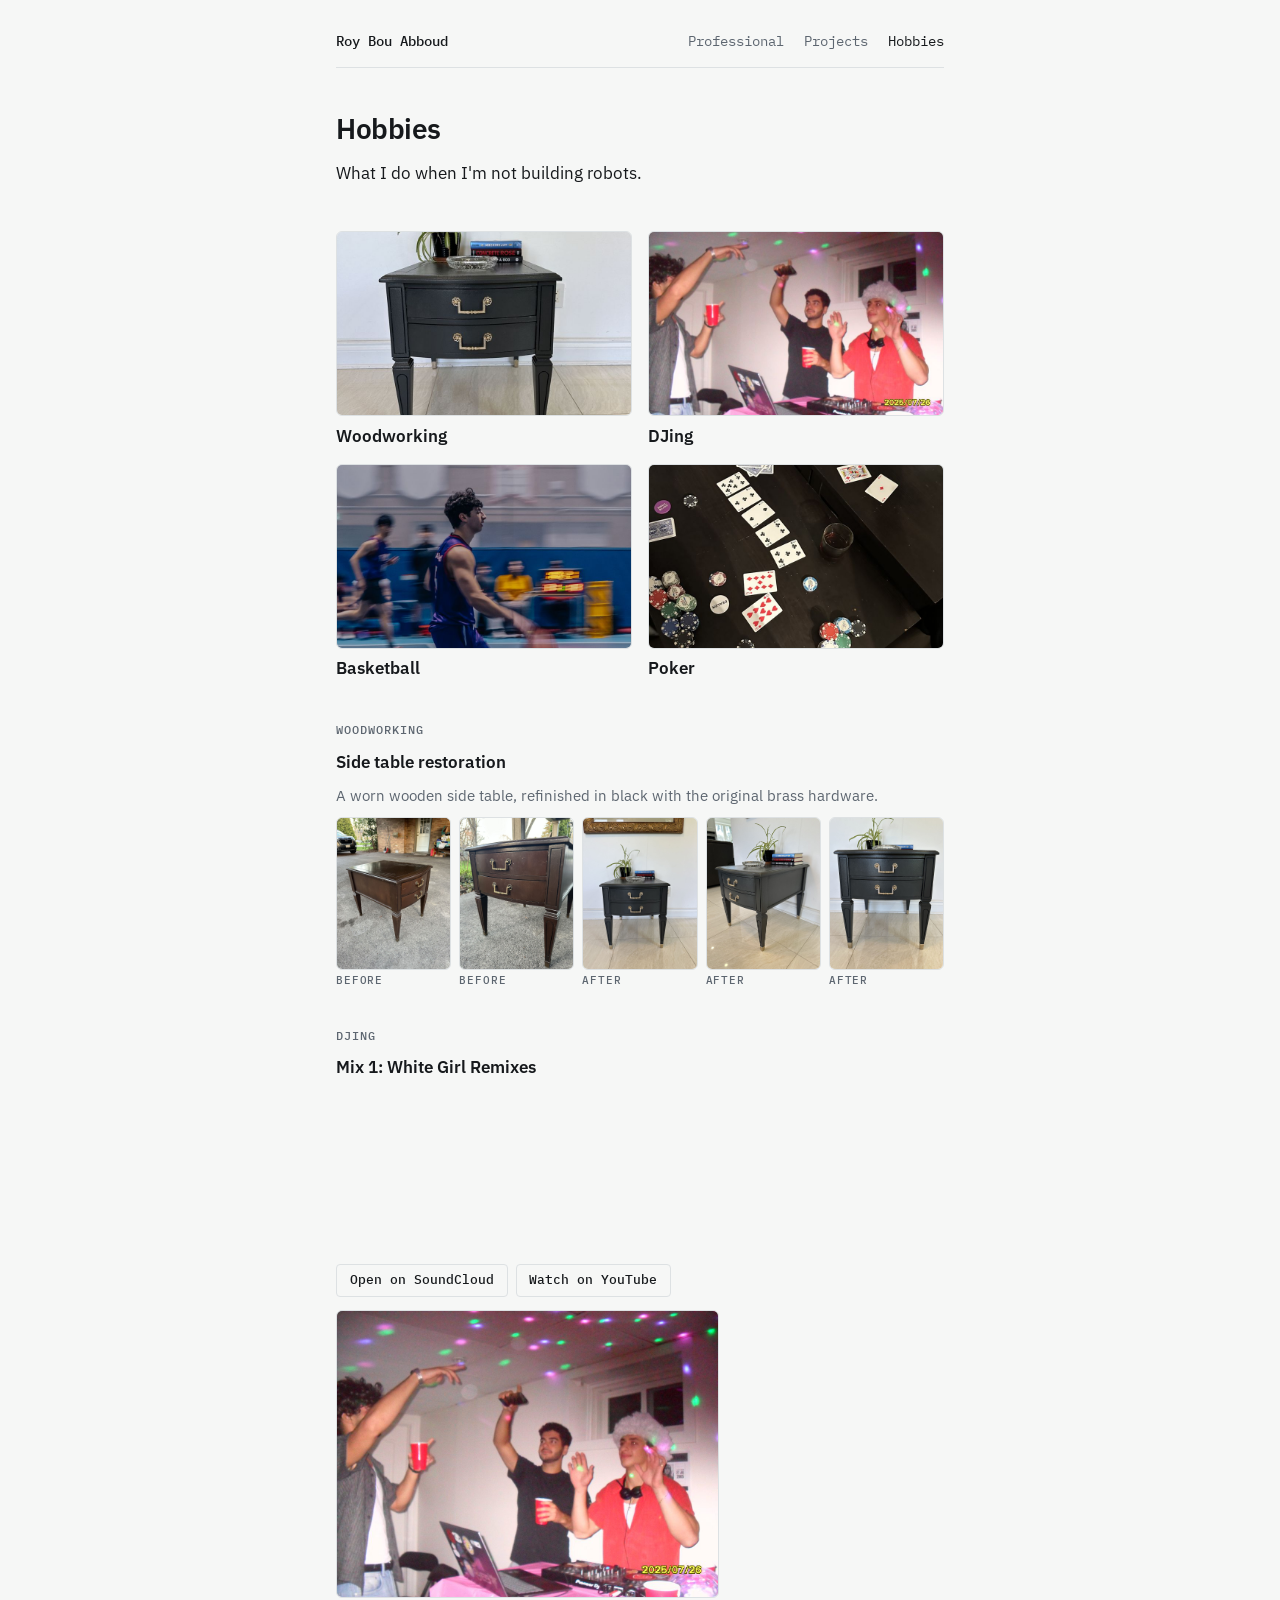
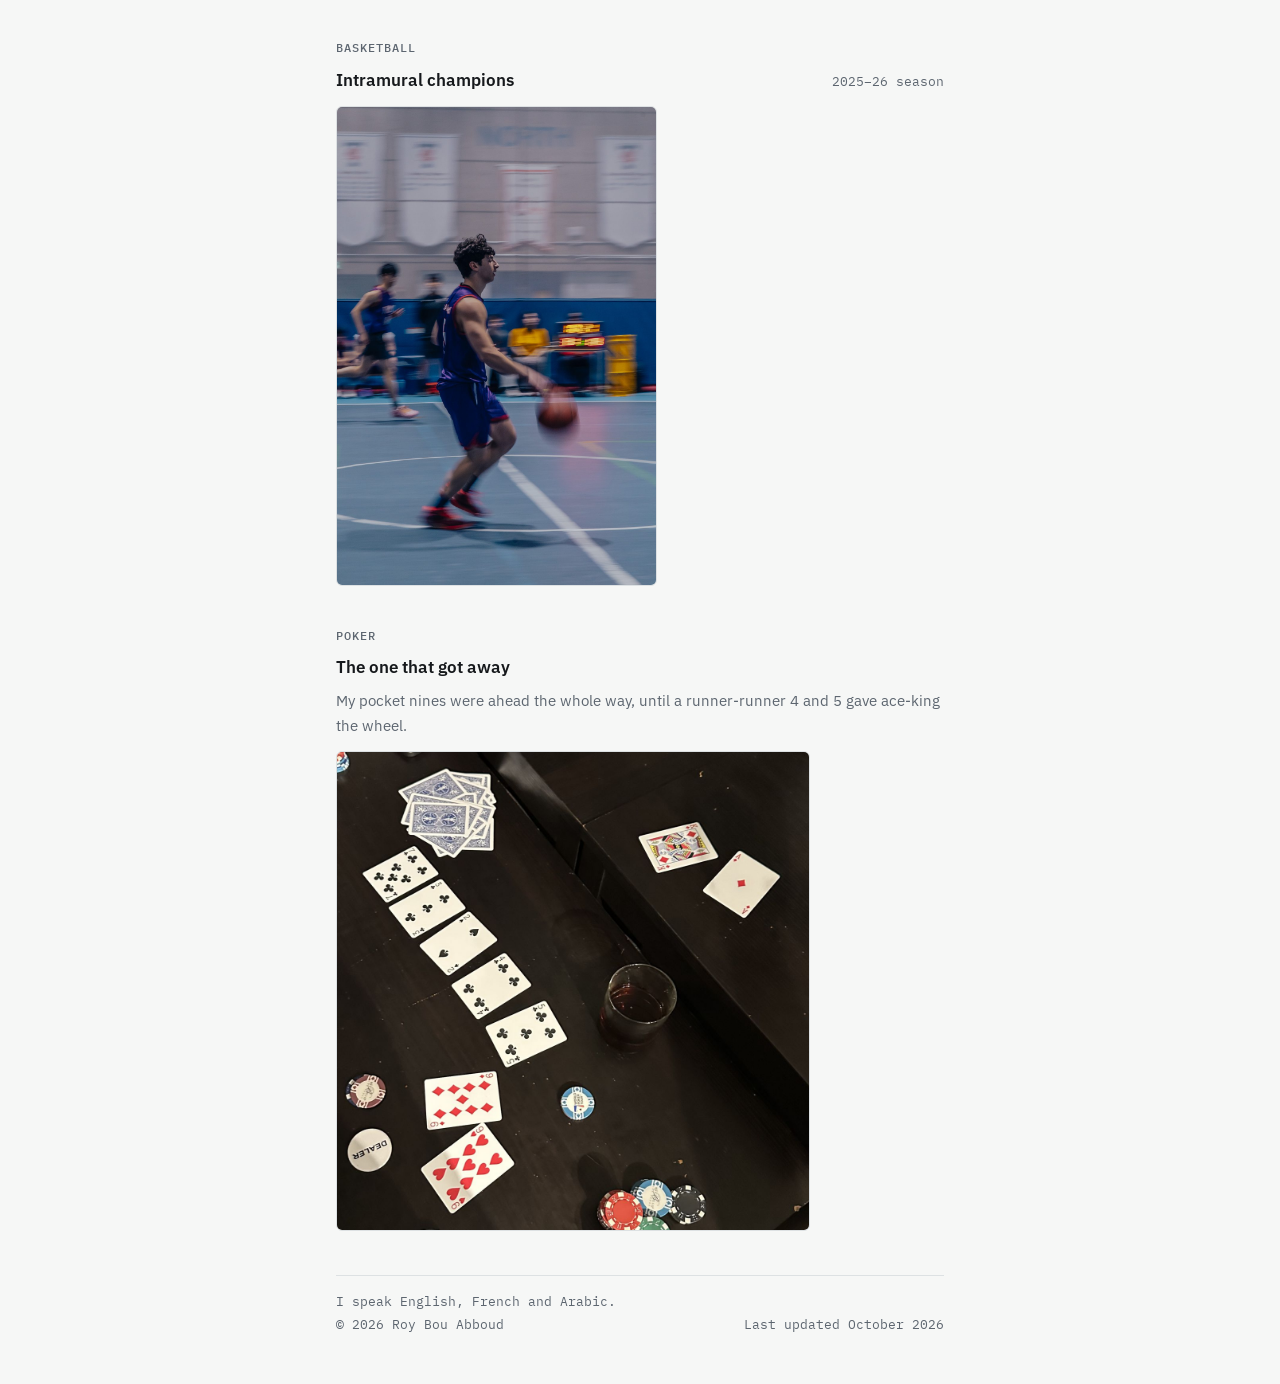
==== hobbies.html @ 5bfbb895 "Add photo overlay, cleaner SoundCloud player, larger basketball/poker photos Co-Authored-By: Claude " ====
<!doctype html>
<html lang="en">
<head>
<meta charset="utf-8">
<meta name="viewport" content="width=device-width, initial-scale=1, viewport-fit=cover">
<title>Hobbies · Roy Bou Abboud</title>
<meta name="claude:viewport-fit-sides" content="cover">
<meta name="description" content="Roy Bou Abboud. Robotics engineering student at the University of Toronto, currently a mechatronics engineer at Honda.">
<meta property="og:title" content="Hobbies · Roy Bou Abboud">
<meta property="og:description" content="Roy Bou Abboud. Robotics engineering student at the University of Toronto, currently a mechatronics engineer at Honda.">
<meta property="og:url" content="https://roybouabboud.com/hobbies.html">
<meta property="og:type" content="website">
<link rel="icon" href="data:image/svg+xml,%3Csvg xmlns='http://www.w3.org/2000/svg' viewBox='0 0 32 32'%3E%3Crect width='32' height='32' rx='6' fill='%232741c4'/%3E%3Ctext x='16' y='22' font-family='monospace' font-size='15' font-weight='700' fill='white' text-anchor='middle'%3ERB%3C/text%3E%3C/svg%3E">
<link rel="preconnect" href="https://fonts.googleapis.com">
<link rel="preconnect" href="https://fonts.gstatic.com" crossorigin>
<link rel="stylesheet" href="https://fonts.googleapis.com/css2?family=IBM+Plex+Mono:wght@400;500&family=IBM+Plex+Sans:wght@400;500;600&display=swap">
<link rel="stylesheet" href="style.css?v=9">
</head>
<body>
<main>
  <nav class="nav" aria-label="Site">
    <a class="home" href="./">Roy Bou Abboud</a>
    <a href="professional.html">Professional</a>
    <a href="projects.html">Projects</a>
    <a href="hobbies.html" aria-current="page">Hobbies</a>
  </nav>
  <header>
    <h1>Hobbies</h1>
    <p>What I do when I'm not building robots.</p>
  </header>

  <section aria-label="Hobbies">
    <div class="cards">
      <a class="card" id="woodworking" href="#side-table">
        <div class="media"><img src="media/side-table-card.jpg" alt="Restored side table painted black with brass pulls" loading="lazy"></div>
        <h3>Woodworking</h3>
      </a>
      <a class="card" id="djing" href="#dj-mix">
        <div class="media"><img src="media/djing-card.jpg" alt="DJing at a house party behind a Pioneer controller" loading="lazy"></div>
        <h3>DJing</h3>
      </a>
      <a class="card" id="basketball" href="#intramurals">
        <div class="media"><img src="media/basketball-card.jpg" alt="Me dribbling up the court in a purple jersey" loading="lazy"></div>
        <h3>Basketball</h3>
      </a>
      <a class="card" id="poker" href="#poker-game">
        <div class="media"><img src="media/poker-card.jpg" alt="Poker table with the board and a pair of nines" loading="lazy"></div>
        <h3>Poker</h3>
      </a>
    </div>
  </section>

  <section aria-labelledby="woodworking-h">
    <h2 id="woodworking-h">Woodworking</h2>
    <div class="entries">
      <article class="entry" id="side-table">
        <div class="entry-head"><h3>Side table restoration</h3></div>
        <p class="role">A worn wooden side table, refinished in black with the original brass hardware.</p>
        <div class="strip">
          <figure><a href="media/side-table-before-1.jpg"><img src="media/side-table-before-1.jpg" alt="Side table before restoration, scratched dark wood finish" loading="lazy"></a><figcaption>Before</figcaption></figure>
          <figure><a href="media/side-table-before-2.jpg"><img src="media/side-table-before-2.jpg" alt="Close-up of the worn drawers before restoration" loading="lazy"></a><figcaption>Before</figcaption></figure>
          <figure><a href="media/side-table-after-1.jpg"><img src="media/side-table-after-1.jpg" alt="Restored side table in black, front view" loading="lazy"></a><figcaption>After</figcaption></figure>
          <figure><a href="media/side-table-after-2.jpg"><img src="media/side-table-after-2.jpg" alt="Restored side table, angled view" loading="lazy"></a><figcaption>After</figcaption></figure>
          <figure><a href="media/side-table-after-3.jpg"><img src="media/side-table-after-3.jpg" alt="Close-up of the restored drawers and brass pulls" loading="lazy"></a><figcaption>After</figcaption></figure>
        </div>
      </article>
    </div>
  </section>
  <section aria-labelledby="djing-h">
    <h2 id="djing-h">DJing</h2>
    <div class="entries">
      <article class="entry" id="dj-mix">
        <div class="entry-head"><h3>Mix 1: White Girl Remixes</h3></div>
        <iframe class="soundcloud" title="Mix 1: White Girl Remixes on SoundCloud" loading="lazy" allow="autoplay" src="https://w.soundcloud.com/player/?url=https%3A//soundcloud.com/roy_theboy/mix-1-white-girl-remixes&amp;color=%232741c4&amp;auto_play=false&amp;hide_related=true&amp;show_comments=false&amp;show_user=true&amp;show_reposts=false&amp;show_teaser=false"></iframe>
        <div class="buttons"><a class="button" href="https://soundcloud.com/roy_theboy/mix-1-white-girl-remixes">Open on SoundCloud</a><a class="button" href="https://youtu.be/KWbg333oqZs">Watch on YouTube</a></div>
        <figure class="figure compact"><a href="media/djing-1.jpg"><img src="media/djing-1.jpg" alt="Me on the decks at a house party, with friends dancing under disco lights" loading="lazy"></a></figure>
      </article>
    </div>
  </section>

  <section aria-labelledby="basketball-h">
    <h2 id="basketball-h">Basketball</h2>
    <div class="entries">
      <article class="entry" id="intramurals">
        <div class="entry-head"><h3>Intramural champions</h3><span class="when">2025–26 season</span></div>
        <figure class="figure large"><a href="media/basketball-1.jpg"><img src="media/basketball-1.jpg" alt="Me dribbling up the court in a purple jersey during an intramural game" loading="lazy"></a></figure>
      </article>
    </div>
  </section>

  <section aria-labelledby="poker-h">
    <h2 id="poker-h">Poker</h2>
    <div class="entries">
      <article class="entry" id="poker-game">
        <div class="entry-head"><h3>The one that got away</h3></div>
        <p class="role">My pocket nines were ahead the whole way, until a runner-runner 4 and 5 gave ace-king the wheel.</p>
        <figure class="figure large"><a href="media/poker-1.jpg"><img src="media/poker-1.jpg" alt="Home poker game: board of 7, 3, 2, 4 and 5, with pocket nines against ace-king of diamonds" loading="lazy"></a></figure>
      </article>
    </div>
  </section>

  <footer>
    <p>I speak English, French and Arabic.</p>
    <div class="foot-row"><span>© 2026 Roy Bou Abboud</span><span>Last updated October 2026</span></div>
  </footer>
</main>
<script src="lightbox.js?v=1" defer></script>
</body>
</html>
---- style.css ----
/* Layout: one narrow left-aligned column, mono labels like a spec sheet, project cards in a 2-up grid. */
:root {
  --bg: #f6f7f6;
  --fg: #16191c;
  --muted: #5d6670;
  --rule: #dde1e3;
  --tile: #e8ebef;
  --accent: #2741c4;
  --sans: "IBM Plex Sans", system-ui, -apple-system, "Segoe UI", sans-serif;
  --mono: "IBM Plex Mono", ui-monospace, "SF Mono", Menlo, monospace;
}
@media (prefers-color-scheme: dark) {
  :root:not([data-theme="light"]) {
    --bg: #111416; --fg: #e6e9ec; --muted: #8f99a3; --rule: #262b30; --tile: #1a1e22; --accent: #8ea2ff;
    color-scheme: dark;
  }
}
:root[data-theme="dark"] {
  --bg: #111416; --fg: #e6e9ec; --muted: #8f99a3; --rule: #262b30; --tile: #1a1e22; --accent: #8ea2ff;
  color-scheme: dark;
}
* { box-sizing: border-box; }
html { -webkit-text-size-adjust: 100%; scroll-behavior: smooth; }
@media (prefers-reduced-motion: reduce) { html { scroll-behavior: auto; } }
body {
  margin: 0;
  background: var(--bg);
  color: var(--fg);
  font: 400 17px/1.6 var(--sans);
  padding-left: max(16px, env(safe-area-inset-left, 0px));
  padding-right: max(16px, env(safe-area-inset-right, 0px));
}
main {
  max-width: 38rem;
  margin: 0 auto;
  padding-block: 2rem 3rem;
  display: grid;
  gap: 2.75rem;
}
h1 { font-size: 1.75rem; font-weight: 600; letter-spacing: -0.015em; line-height: 1.2; margin: 0; text-wrap: balance; }
h2 {
  font: 500 0.75rem/1 var(--mono);
  text-transform: uppercase;
  letter-spacing: 0.08em;
  color: var(--muted);
  margin: 0 0 0.9rem;
}
h3 { font-size: 1.05rem; font-weight: 600; margin: 0; line-height: 1.35; text-wrap: balance; }
p { margin: 0; }
a { color: var(--fg); text-decoration: underline; text-decoration-color: var(--rule); text-underline-offset: 3px; text-decoration-thickness: 1.5px; }
a:hover { color: var(--accent); text-decoration-color: var(--accent); }
a:focus-visible { outline: 2px solid var(--accent); outline-offset: 2px; border-radius: 2px; }
ul { margin: 0; padding: 0; }

/* Top nav */
.nav { display: flex; flex-wrap: wrap; justify-content: flex-end; gap: 0.4rem 1.25rem; align-items: baseline; font: 400 0.85rem/1.4 var(--mono); padding-bottom: 1rem; border-bottom: 1px solid var(--rule); }
.nav a { text-decoration: none; color: var(--muted); }
.nav a:hover { color: var(--accent); }
.nav a[aria-current="page"] { color: var(--fg); }
.nav .home { color: var(--fg); font-weight: 500; margin-right: auto; }

header { display: grid; gap: 0.9rem; }
.lede { color: var(--muted); font-family: var(--mono); font-size: 0.85rem; }
.section-head { display: flex; justify-content: space-between; align-items: baseline; gap: 1rem; flex-wrap: wrap; }
.section-head h2 { margin: 0 0 0.9rem; }
.more { font: 400 0.8rem/1 var(--mono); }

/* Bullets (Currently / Previously) */
.bullets { list-style: none; display: grid; gap: 0.6rem; }
.bullets li { position: relative; padding-left: 1.1rem; }
.bullets li::before { content: ""; position: absolute; left: 0; top: 0.68em; width: 0.4rem; height: 0.4rem; background: var(--accent); border-radius: 1px; }
.bullets .sub { color: var(--muted); }

/* Project cards */
.cards { display: grid; grid-template-columns: repeat(2, minmax(0, 1fr)); gap: 1rem; }
.card { display: grid; align-content: start; gap: 0.55rem; text-decoration: none; color: var(--fg); min-width: 0; }
.card:hover h3 { color: var(--accent); }
.card p { color: var(--muted); font-size: 0.9rem; line-height: 1.5; }
.media { aspect-ratio: 16 / 10; max-width: 100%; border-radius: 6px; overflow: hidden; background: var(--tile); border: 1px solid var(--rule); }
.media img, .media video { width: 100%; height: 100%; object-fit: cover; display: block; }
/* Stand-in until a real photo or video is added: shows the project's headline spec. */
.media.stub { display: grid; place-items: center; font: 500 1.05rem/1.2 var(--mono); color: var(--muted); text-align: center; padding: 0.5rem; font-variant-numeric: tabular-nums; }
.card:hover .media { border-color: var(--accent); }
@media (max-width: 480px) { .cards { grid-template-columns: 1fr; } .gallery-3 { grid-template-columns: repeat(2, minmax(0, 1fr)); } }
.figure { margin: 0.25rem 0 0; display: grid; gap: 0.35rem; min-width: 0; }
.figure img { width: 100%; height: auto; display: block; border-radius: 6px; border: 1px solid var(--rule); background: #fff; }
.figure figcaption { font-size: 0.8rem; color: var(--muted); }
.figure-row { display: grid; grid-template-columns: minmax(0, 2fr) minmax(0, 3fr); gap: 0.75rem; align-items: start; }
@media (max-width: 480px) { .figure-row { grid-template-columns: 1fr; } }
.figure.compact img { width: auto; max-width: 100%; max-height: 18rem; }
.figure.large img { width: auto; max-width: 100%; max-height: 30rem; }
.strip { display: grid; grid-template-columns: repeat(5, minmax(0, 1fr)); gap: 0.5rem; }
.strip figure { margin: 0; display: grid; gap: 0.3rem; min-width: 0; }
.strip img { width: 100%; aspect-ratio: 3 / 4; object-fit: cover; border-radius: 6px; border: 1px solid var(--rule); display: block; }
.strip figcaption { font: 500 0.68rem/1 var(--mono); text-transform: uppercase; letter-spacing: 0.08em; color: var(--muted); }
@media (max-width: 480px) { .strip { grid-template-columns: repeat(3, minmax(0, 1fr)); } }

/* Detailed entries (Professional, Projects, Hobbies) */
.entries { display: grid; gap: 2.25rem; }
.entry { display: grid; gap: 0.6rem; scroll-margin-top: 1.5rem; }
.entry-head { display: flex; justify-content: space-between; align-items: baseline; gap: 0.25rem 1rem; flex-wrap: wrap; }
.when { font: 400 0.8rem/1.6 var(--mono); color: var(--muted); font-variant-numeric: tabular-nums; white-space: nowrap; }
.role { color: var(--muted); font-size: 0.95rem; }
.entry ul { list-style: disc; padding-left: 1.2rem; display: grid; gap: 0.35rem; font-size: 0.95rem; }
.entry ul li::marker { color: var(--muted); }
.tags { display: flex; flex-wrap: wrap; gap: 0.35rem; list-style: none; padding: 0; }
.tags li { font: 400 0.72rem/1 var(--mono); color: var(--muted); border: 1px solid var(--rule); border-radius: 3px; padding: 0.3rem 0.45rem; }
.entry .tags { padding-left: 0; display: flex; list-style: none; }
.entry .media { margin-top: 0.25rem; }
.video { aspect-ratio: 16 / 9; max-width: 100%; border-radius: 6px; overflow: hidden; background: var(--tile); border: 1px solid var(--rule); margin-top: 0.25rem; }
.video iframe { width: 100%; height: 100%; border: 0; display: block; }
.gallery { display: grid; grid-template-columns: repeat(2, minmax(0, 1fr)); gap: 0.6rem; }
.gallery-3 { grid-template-columns: repeat(3, minmax(0, 1fr)); }
.gallery.landscape img { aspect-ratio: 4 / 3; }
.caption { font: 500 0.72rem/1 var(--mono); text-transform: uppercase; letter-spacing: 0.08em; color: var(--muted); margin-top: 0.4rem; }
.gallery img { width: 100%; aspect-ratio: 3 / 4; object-fit: cover; border-radius: 6px; border: 1px solid var(--rule); display: block; }

.links { display: flex; flex-wrap: wrap; gap: 0.5rem 1.4rem; font-family: var(--mono); font-size: 0.9rem; }
footer { font: 400 0.8rem/1.6 var(--mono); color: var(--muted); display: grid; gap: 0.2rem; padding-top: 1rem; border-top: 1px solid var(--rule); }
.foot-row { display: flex; justify-content: space-between; flex-wrap: wrap; gap: 0 1rem; }
.bullets .lead { color: var(--fg); }

/* Audio player and link buttons (Hobbies › DJing) */
.soundcloud { width: 100%; height: 166px; border: 0; border-radius: 6px; display: block; }
.buttons { display: flex; flex-wrap: wrap; gap: 0.5rem; }
.button { font: 500 0.8rem/1 var(--mono); text-decoration: none; color: var(--fg); border: 1px solid var(--rule); border-radius: 4px; padding: 0.55rem 0.8rem; }
.button:hover { border-color: var(--accent); color: var(--accent); }

/* Photo overlay (lightbox.js) */
.gallery img, .strip img, .figure img { cursor: zoom-in; }
.lightbox { position: fixed; inset: 0; z-index: 50; display: grid; place-items: center; padding: max(16px, env(safe-area-inset-top, 0px)) max(16px, env(safe-area-inset-right, 0px)) max(16px, env(safe-area-inset-bottom, 0px)) max(16px, env(safe-area-inset-left, 0px)); background: rgba(10, 12, 14, 0.88); cursor: zoom-out; }
.lightbox[hidden] { display: none; }
.lightbox img { max-width: 100%; max-height: 90vh; width: auto; height: auto; border-radius: 6px; cursor: default; box-shadow: 0 10px 40px rgba(0, 0, 0, 0.5); }
.lightbox-close { position: absolute; top: max(12px, env(safe-area-inset-top, 0px)); right: max(12px, env(safe-area-inset-right, 0px)); width: 2.5rem; height: 2.5rem; border: 0; border-radius: 50%; background: rgba(255, 255, 255, 0.14); color: #fff; font: 400 1.6rem/1 var(--sans); cursor: pointer; }
.lightbox-close:hover, .lightbox-close:focus-visible { background: rgba(255, 255, 255, 0.28); outline: none; }
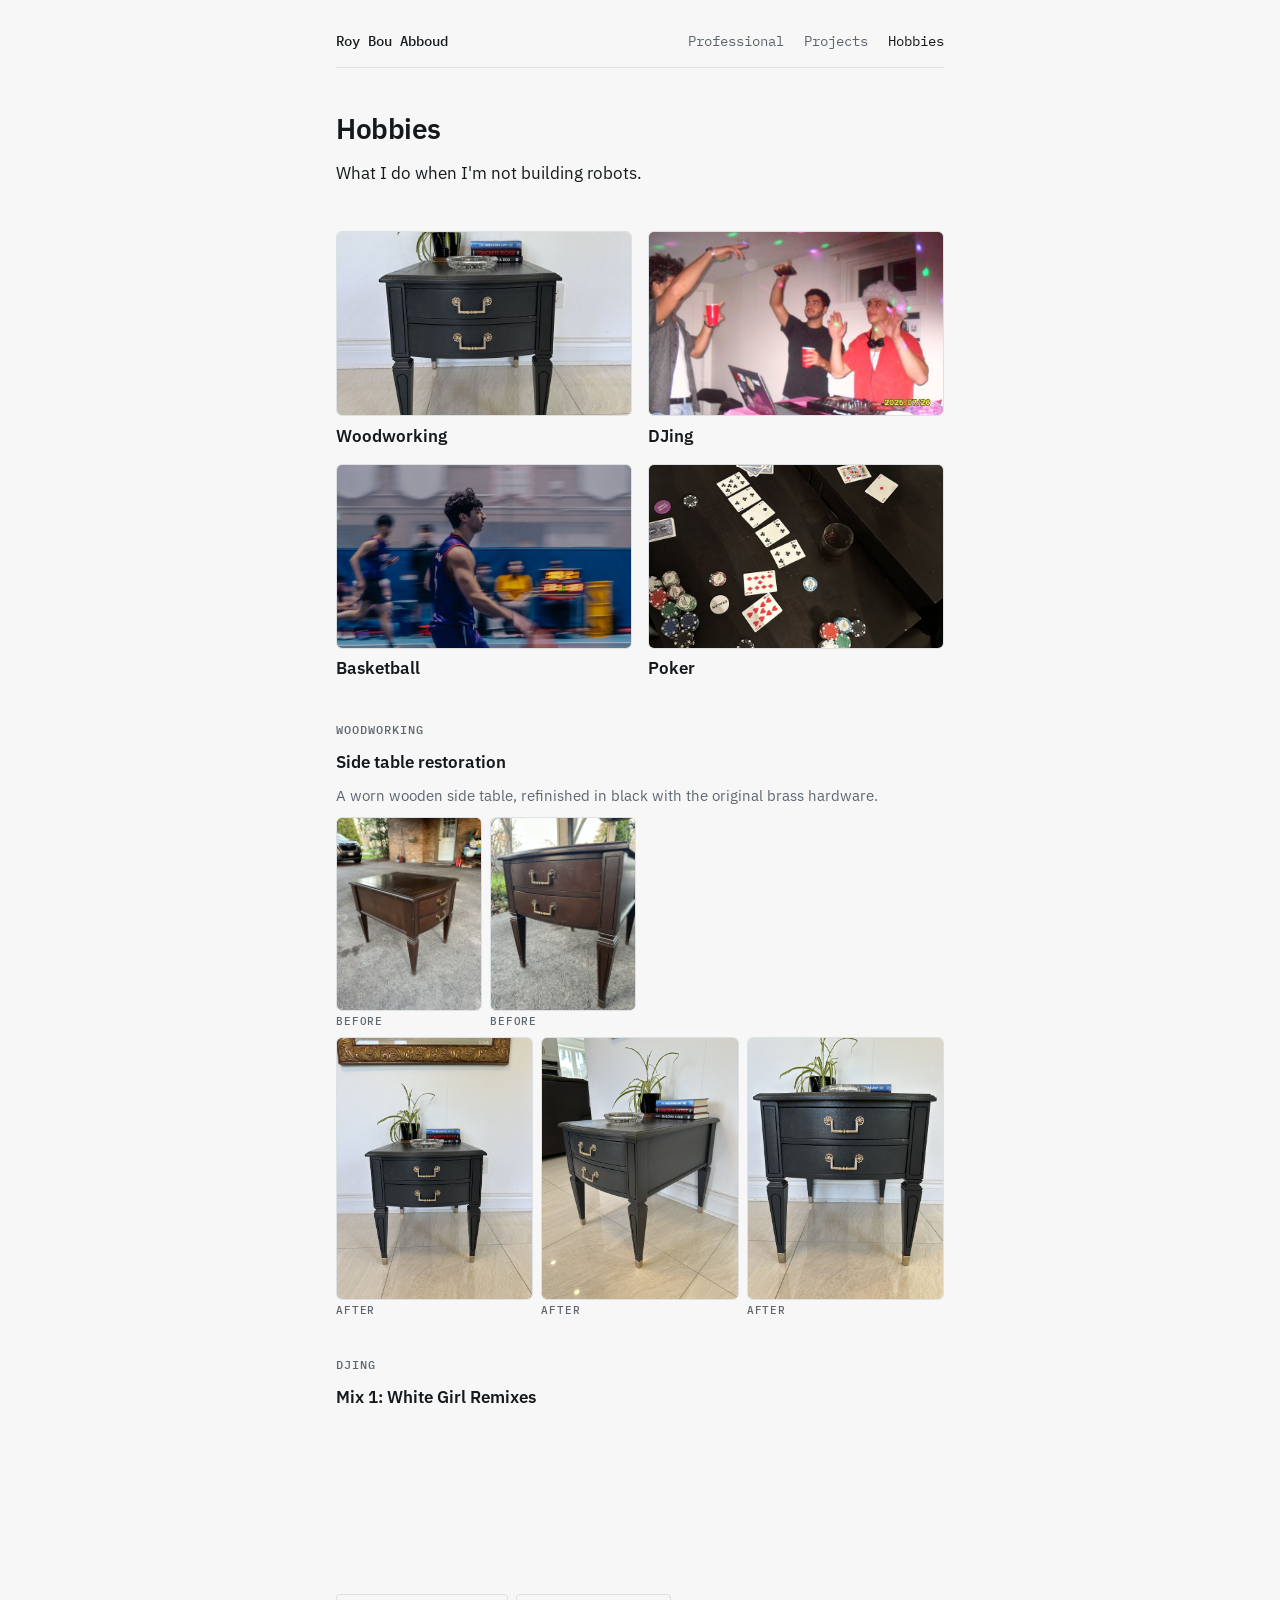
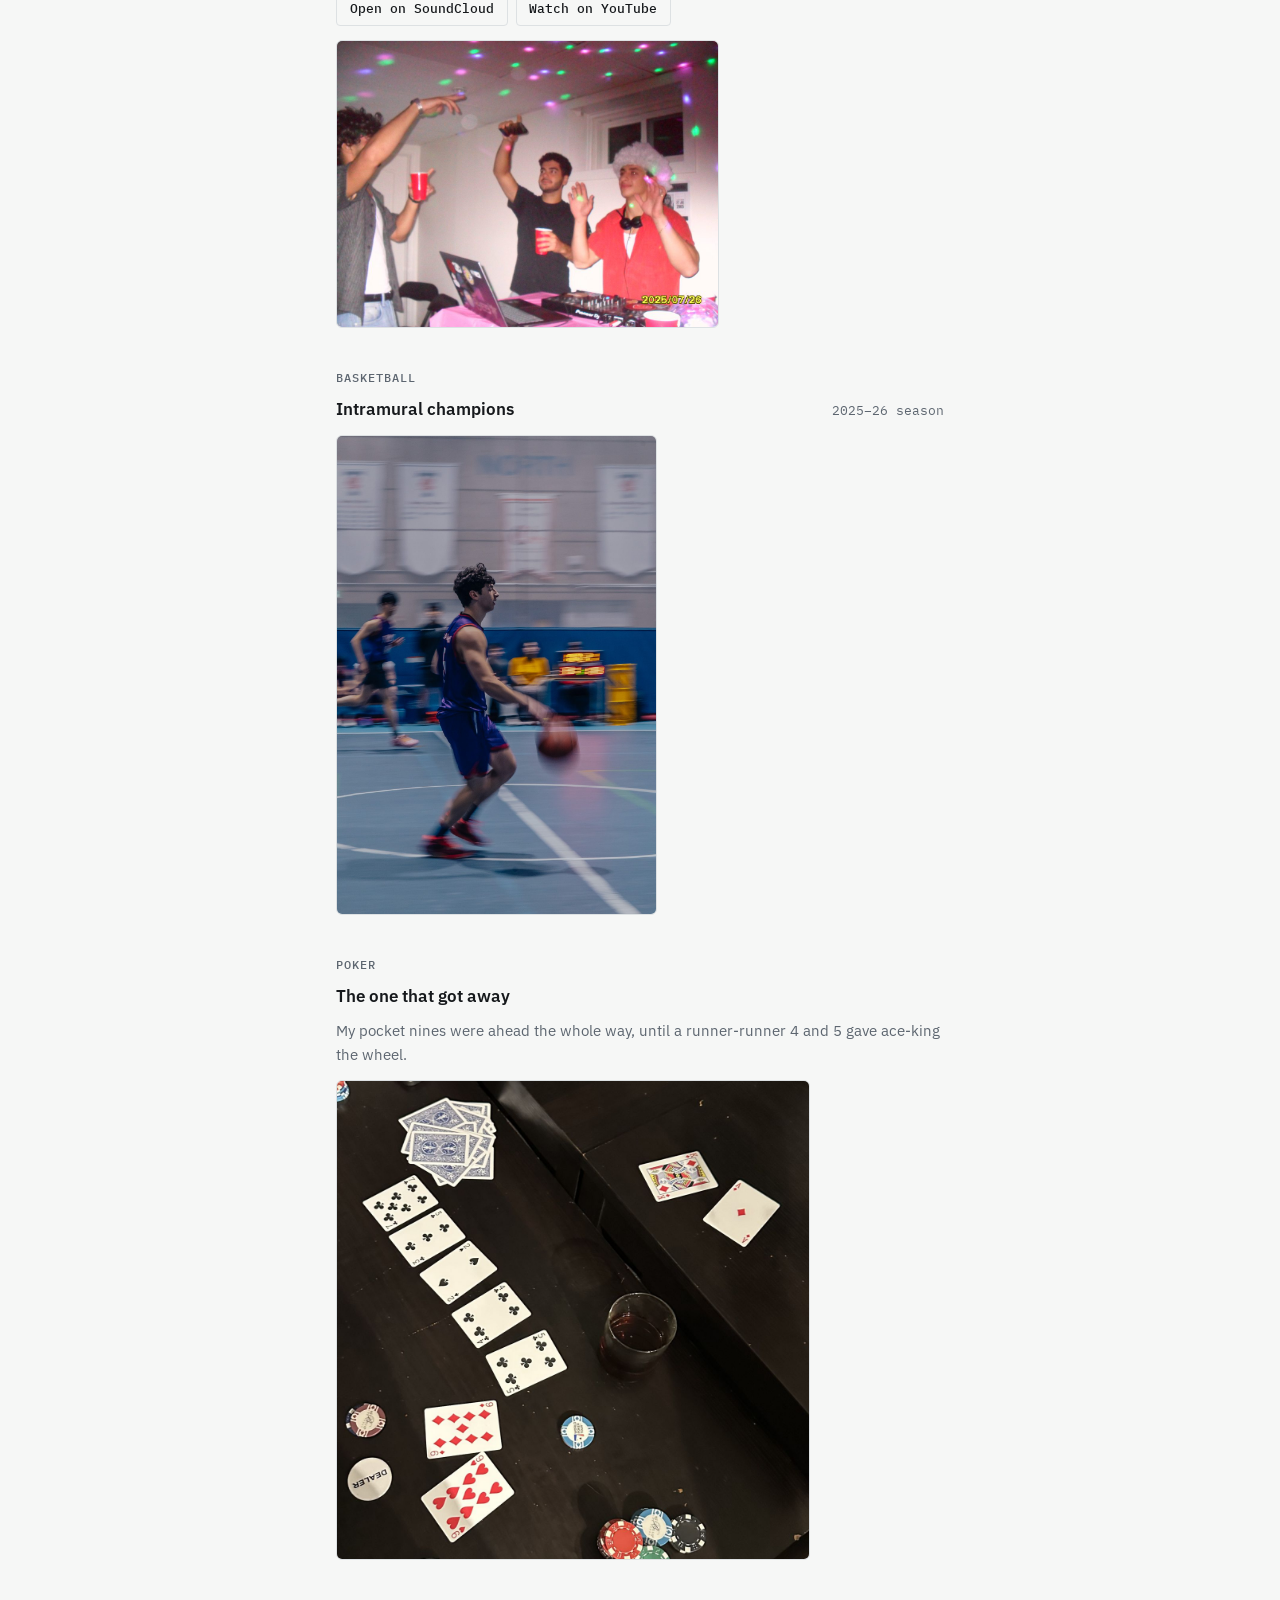
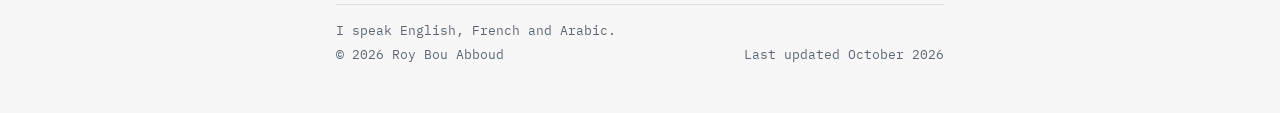
==== commit a5088801: "Enlarge woodworking photos, after shots bigger than before Co-Authored-By: Claude Opus 5.5 (1M conte" ====
--- a/hobbies.html
+++ b/hobbies.html
@@ -14,7 +14,7 @@
 <link rel="preconnect" href="https://fonts.googleapis.com">
 <link rel="preconnect" href="https://fonts.gstatic.com" crossorigin>
 <link rel="stylesheet" href="https://fonts.googleapis.com/css2?family=IBM+Plex+Mono:wght@400;500&family=IBM+Plex+Sans:wght@400;500;600&display=swap">
-<link rel="stylesheet" href="style.css?v=9">
+<link rel="stylesheet" href="style.css?v=10">
 </head>
 <body>
 <main>
@@ -56,9 +56,11 @@
       <article class="entry" id="side-table">
         <div class="entry-head"><h3>Side table restoration</h3></div>
         <p class="role">A worn wooden side table, refinished in black with the original brass hardware.</p>
-        <div class="strip">
+        <div class="strip strip-before">
           <figure><a href="media/side-table-before-1.jpg"><img src="media/side-table-before-1.jpg" alt="Side table before restoration, scratched dark wood finish" loading="lazy"></a><figcaption>Before</figcaption></figure>
           <figure><a href="media/side-table-before-2.jpg"><img src="media/side-table-before-2.jpg" alt="Close-up of the worn drawers before restoration" loading="lazy"></a><figcaption>Before</figcaption></figure>
+        </div>
+        <div class="strip strip-after">
           <figure><a href="media/side-table-after-1.jpg"><img src="media/side-table-after-1.jpg" alt="Restored side table in black, front view" loading="lazy"></a><figcaption>After</figcaption></figure>
           <figure><a href="media/side-table-after-2.jpg"><img src="media/side-table-after-2.jpg" alt="Restored side table, angled view" loading="lazy"></a><figcaption>After</figcaption></figure>
           <figure><a href="media/side-table-after-3.jpg"><img src="media/side-table-after-3.jpg" alt="Close-up of the restored drawers and brass pulls" loading="lazy"></a><figcaption>After</figcaption></figure>
--- a/style.css
+++ b/style.css
@@ -94,6 +94,8 @@
 .strip img { width: 100%; aspect-ratio: 3 / 4; object-fit: cover; border-radius: 6px; border: 1px solid var(--rule); display: block; }
 .strip figcaption { font: 500 0.68rem/1 var(--mono); text-transform: uppercase; letter-spacing: 0.08em; color: var(--muted); }
 @media (max-width: 480px) { .strip { grid-template-columns: repeat(3, minmax(0, 1fr)); } }
+.strip-before { grid-template-columns: repeat(4, minmax(0, 1fr)); }
+.strip-after { grid-template-columns: repeat(3, minmax(0, 1fr)); }
 
 /* Detailed entries (Professional, Projects, Hobbies) */
 .entries { display: grid; gap: 2.25rem; }
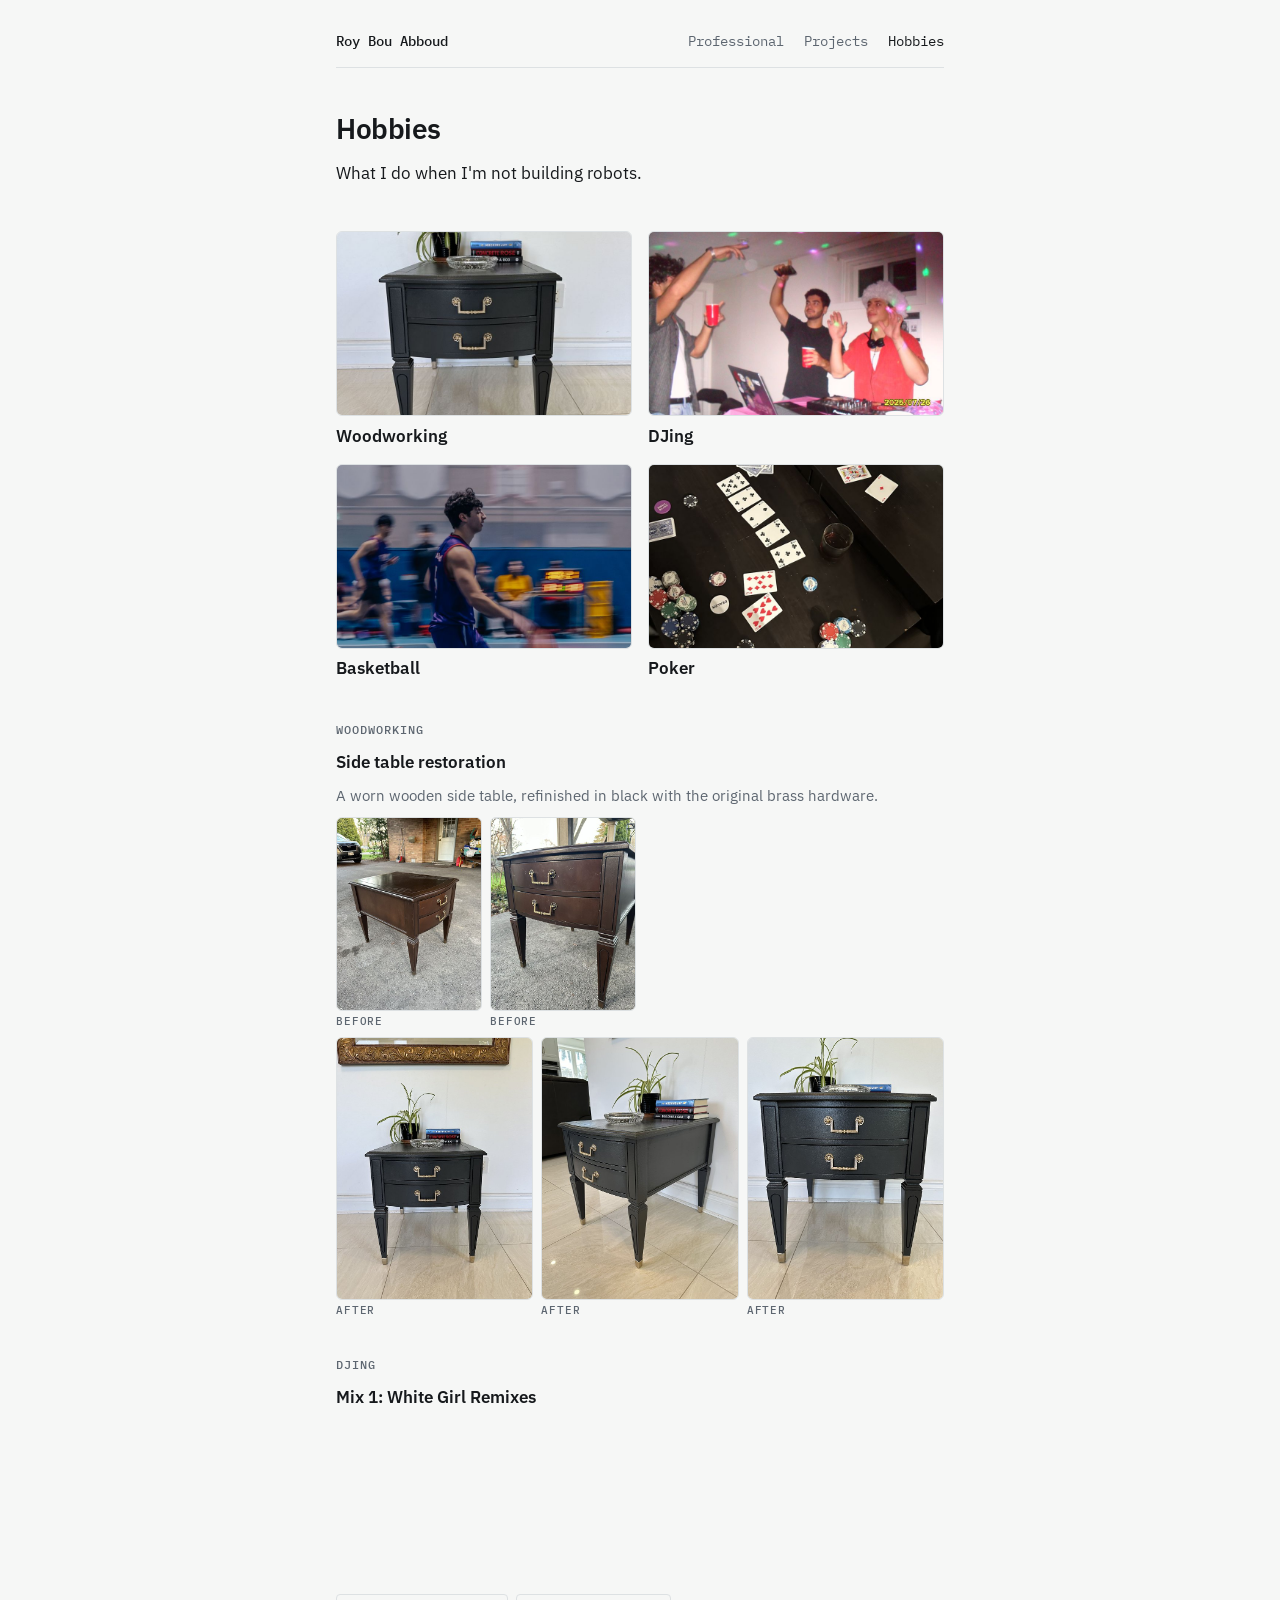
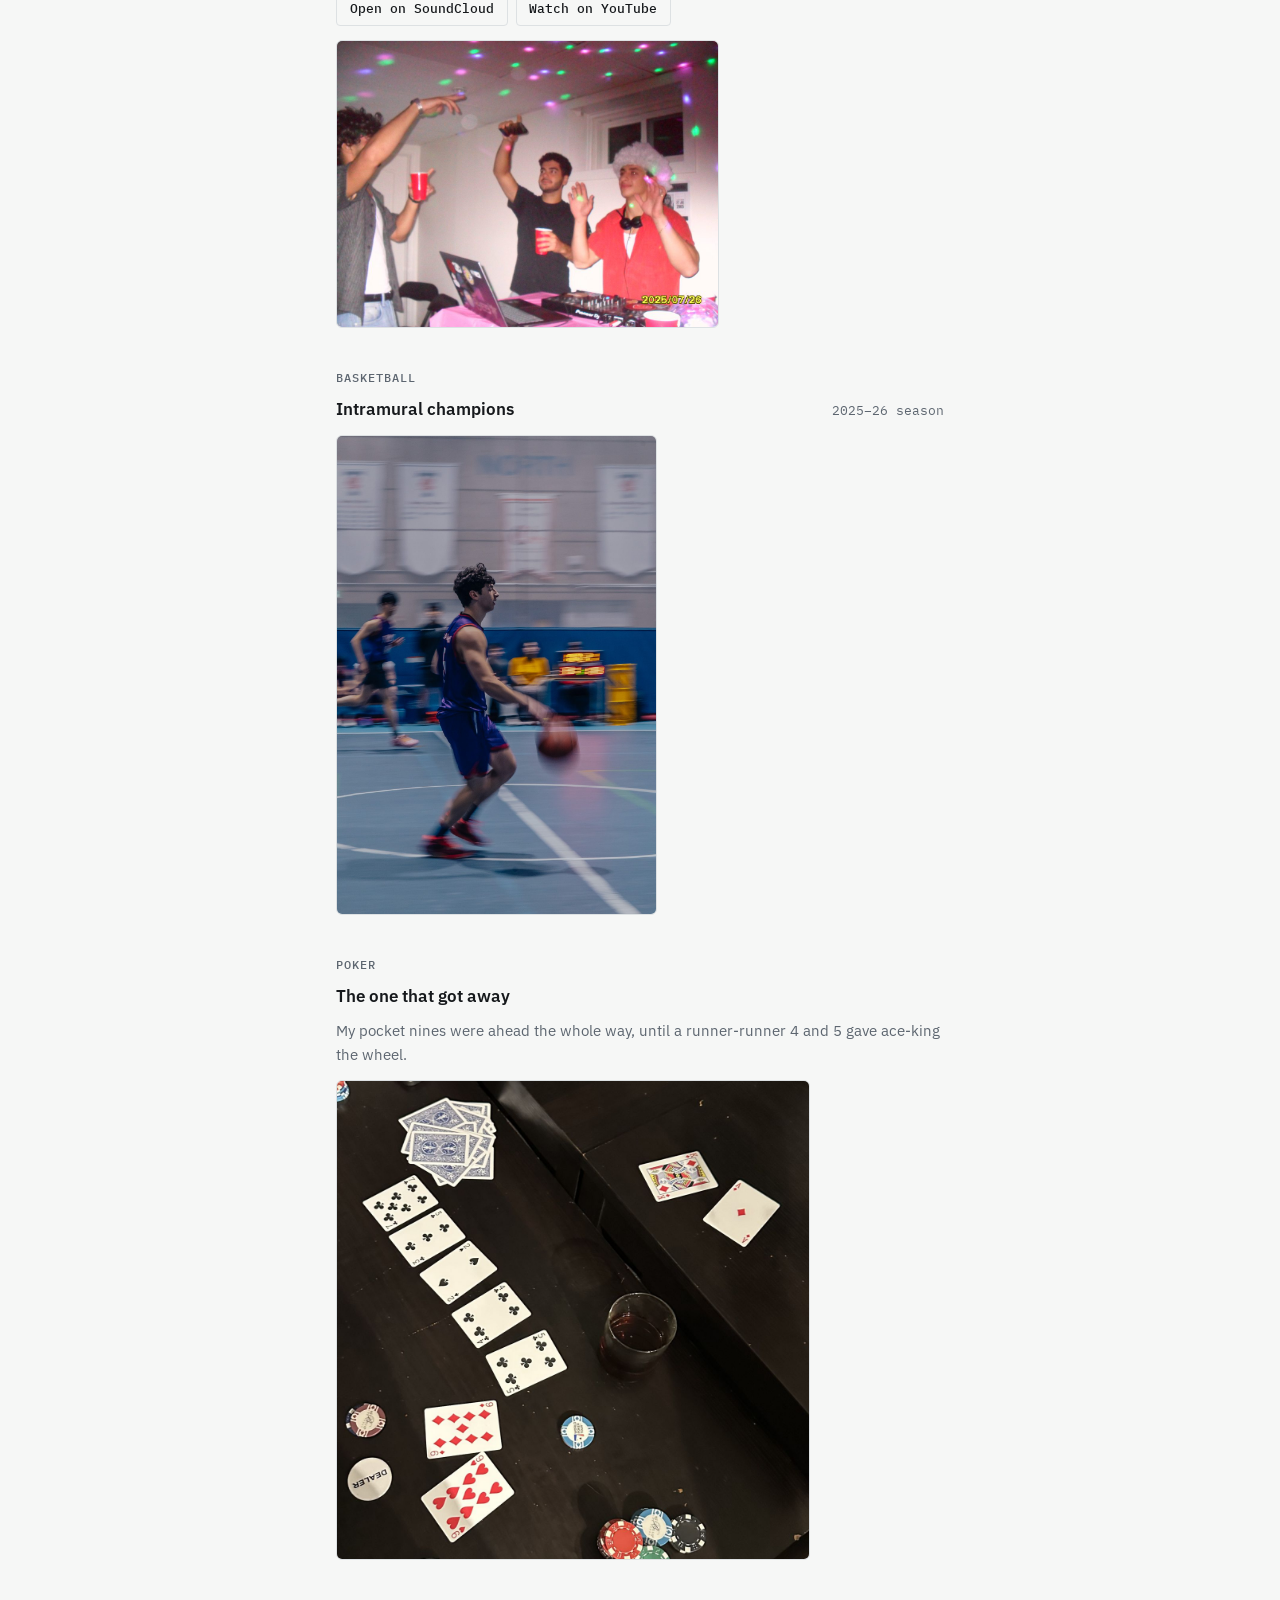
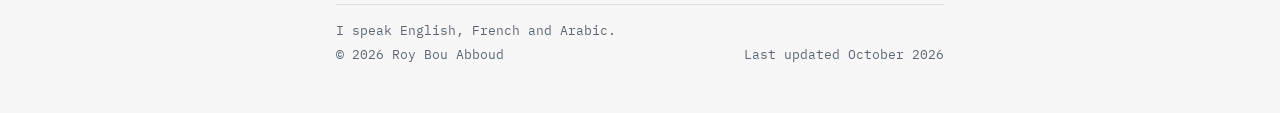
==== commit 4d26103b: "Use pre-shrunk woodworking thumbnails so photos stay sharp Co-Authored-By: Claude Opus 5.5 (1M conte" ====
--- a/hobbies.html
+++ b/hobbies.html
@@ -57,13 +57,13 @@
         <div class="entry-head"><h3>Side table restoration</h3></div>
         <p class="role">A worn wooden side table, refinished in black with the original brass hardware.</p>
         <div class="strip strip-before">
-          <figure><a href="media/side-table-before-1.jpg"><img src="media/side-table-before-1.jpg" alt="Side table before restoration, scratched dark wood finish" loading="lazy"></a><figcaption>Before</figcaption></figure>
-          <figure><a href="media/side-table-before-2.jpg"><img src="media/side-table-before-2.jpg" alt="Close-up of the worn drawers before restoration" loading="lazy"></a><figcaption>Before</figcaption></figure>
+          <figure><a href="media/side-table-before-1.jpg"><img src="media/side-table-before-1-sm.jpg" alt="Side table before restoration, scratched dark wood finish" loading="lazy"></a><figcaption>Before</figcaption></figure>
+          <figure><a href="media/side-table-before-2.jpg"><img src="media/side-table-before-2-sm.jpg" alt="Close-up of the worn drawers before restoration" loading="lazy"></a><figcaption>Before</figcaption></figure>
         </div>
         <div class="strip strip-after">
-          <figure><a href="media/side-table-after-1.jpg"><img src="media/side-table-after-1.jpg" alt="Restored side table in black, front view" loading="lazy"></a><figcaption>After</figcaption></figure>
-          <figure><a href="media/side-table-after-2.jpg"><img src="media/side-table-after-2.jpg" alt="Restored side table, angled view" loading="lazy"></a><figcaption>After</figcaption></figure>
-          <figure><a href="media/side-table-after-3.jpg"><img src="media/side-table-after-3.jpg" alt="Close-up of the restored drawers and brass pulls" loading="lazy"></a><figcaption>After</figcaption></figure>
+          <figure><a href="media/side-table-after-1.jpg"><img src="media/side-table-after-1-sm.jpg" alt="Restored side table in black, front view" loading="lazy"></a><figcaption>After</figcaption></figure>
+          <figure><a href="media/side-table-after-2.jpg"><img src="media/side-table-after-2-sm.jpg" alt="Restored side table, angled view" loading="lazy"></a><figcaption>After</figcaption></figure>
+          <figure><a href="media/side-table-after-3.jpg"><img src="media/side-table-after-3-sm.jpg" alt="Close-up of the restored drawers and brass pulls" loading="lazy"></a><figcaption>After</figcaption></figure>
         </div>
       </article>
     </div>
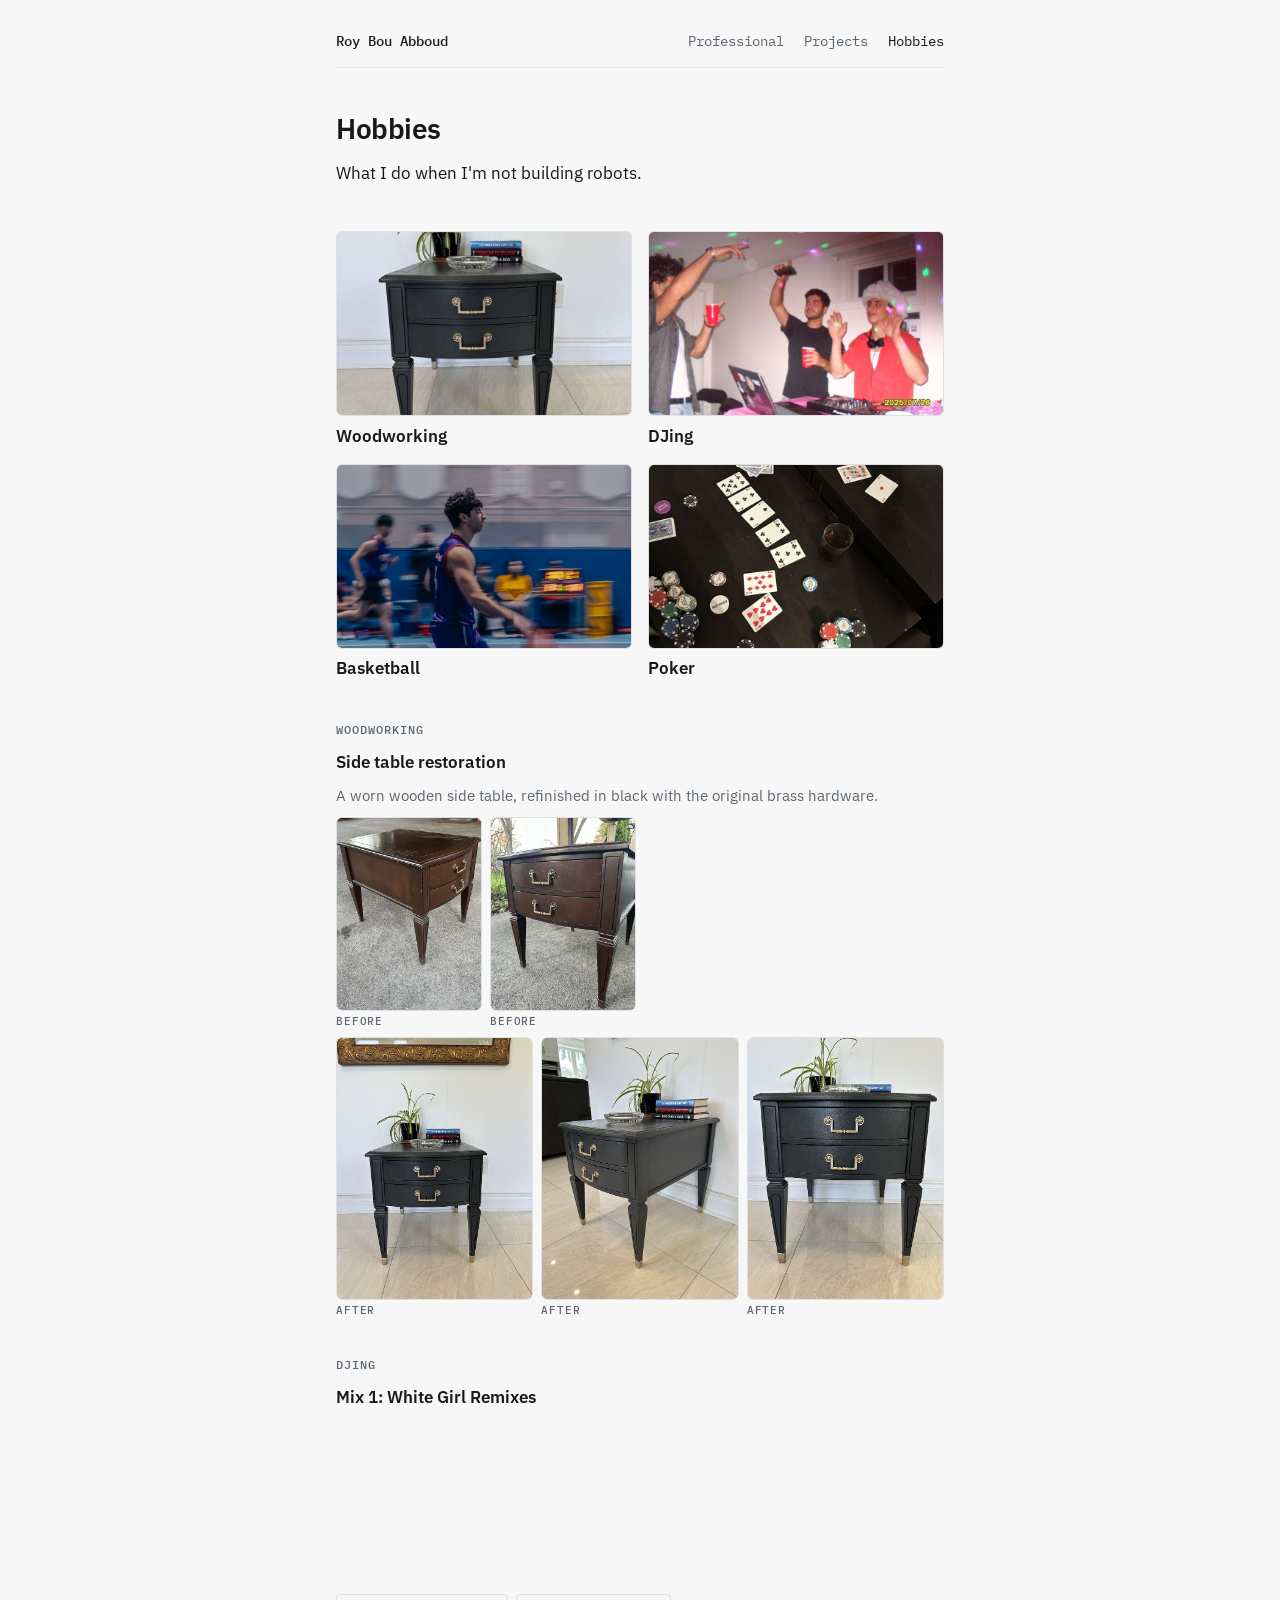
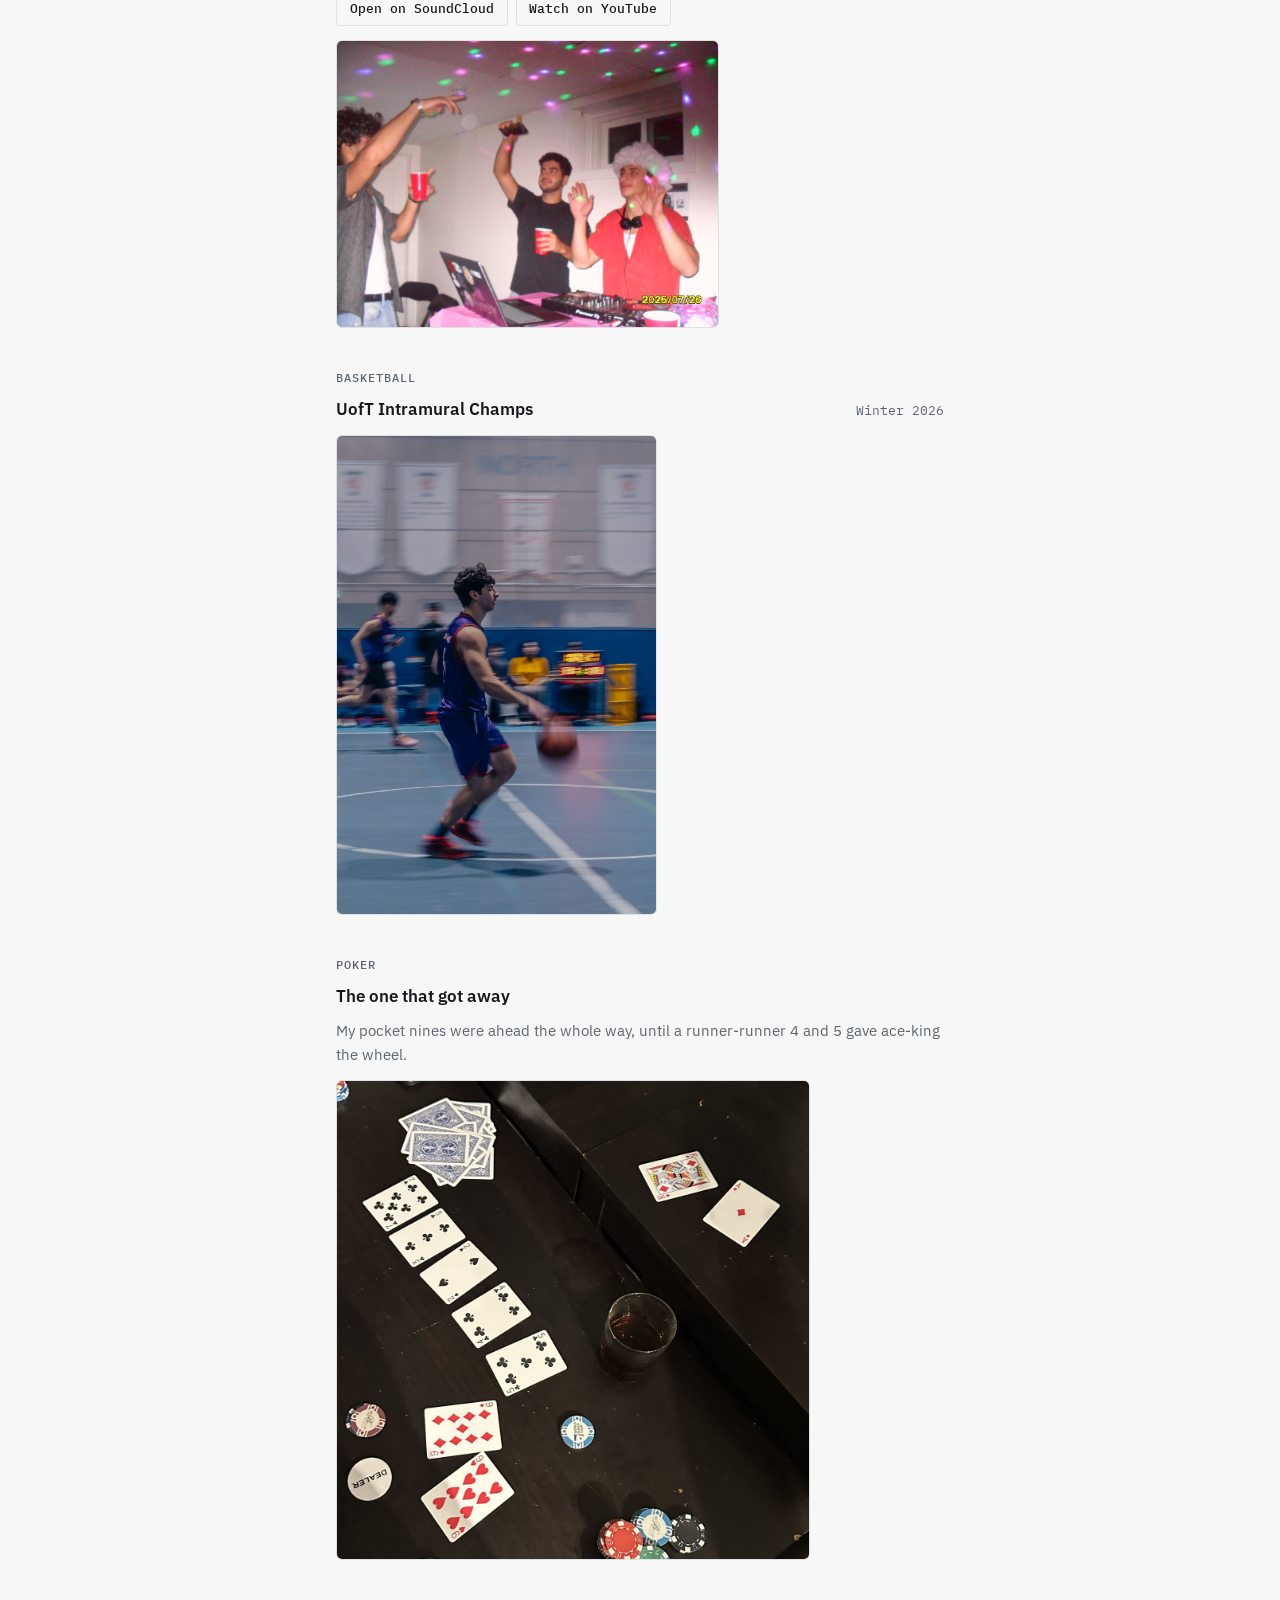
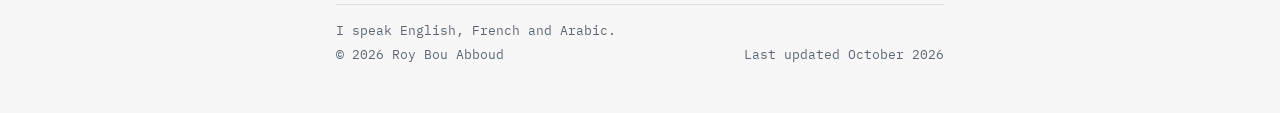
==== commit 47b5873c: "Crop car out of side table photo; rename basketball entry Co-Authored-By: Claude Opus 5.5 (1M contex" ====
--- a/hobbies.html
+++ b/hobbies.html
@@ -10,7 +10,8 @@
 <meta property="og:description" content="Roy Bou Abboud. Robotics engineering student at the University of Toronto, currently a mechatronics engineer at Honda.">
 <meta property="og:url" content="https://roybouabboud.com/hobbies.html">
 <meta property="og:type" content="website">
-<link rel="icon" href="data:image/svg+xml,%3Csvg xmlns='http://www.w3.org/2000/svg' viewBox='0 0 32 32'%3E%3Crect width='32' height='32' rx='6' fill='%232741c4'/%3E%3Ctext x='16' y='22' font-family='monospace' font-size='15' font-weight='700' fill='white' text-anchor='middle'%3ERB%3C/text%3E%3C/svg%3E">
+<link rel="icon" type="image/png" href="favicon.png?v=2">
+<link rel="apple-touch-icon" href="apple-touch-icon.png">
 <link rel="preconnect" href="https://fonts.googleapis.com">
 <link rel="preconnect" href="https://fonts.gstatic.com" crossorigin>
 <link rel="stylesheet" href="https://fonts.googleapis.com/css2?family=IBM+Plex+Mono:wght@400;500&family=IBM+Plex+Sans:wght@400;500;600&display=swap">
@@ -84,7 +85,7 @@
     <h2 id="basketball-h">Basketball</h2>
     <div class="entries">
       <article class="entry" id="intramurals">
-        <div class="entry-head"><h3>Intramural champions</h3><span class="when">2025–26 season</span></div>
+        <div class="entry-head"><h3>UofT Intramural Champs</h3><span class="when">Winter 2026</span></div>
         <figure class="figure large"><a href="media/basketball-1.jpg"><img src="media/basketball-1.jpg" alt="Me dribbling up the court in a purple jersey during an intramural game" loading="lazy"></a></figure>
       </article>
     </div>
